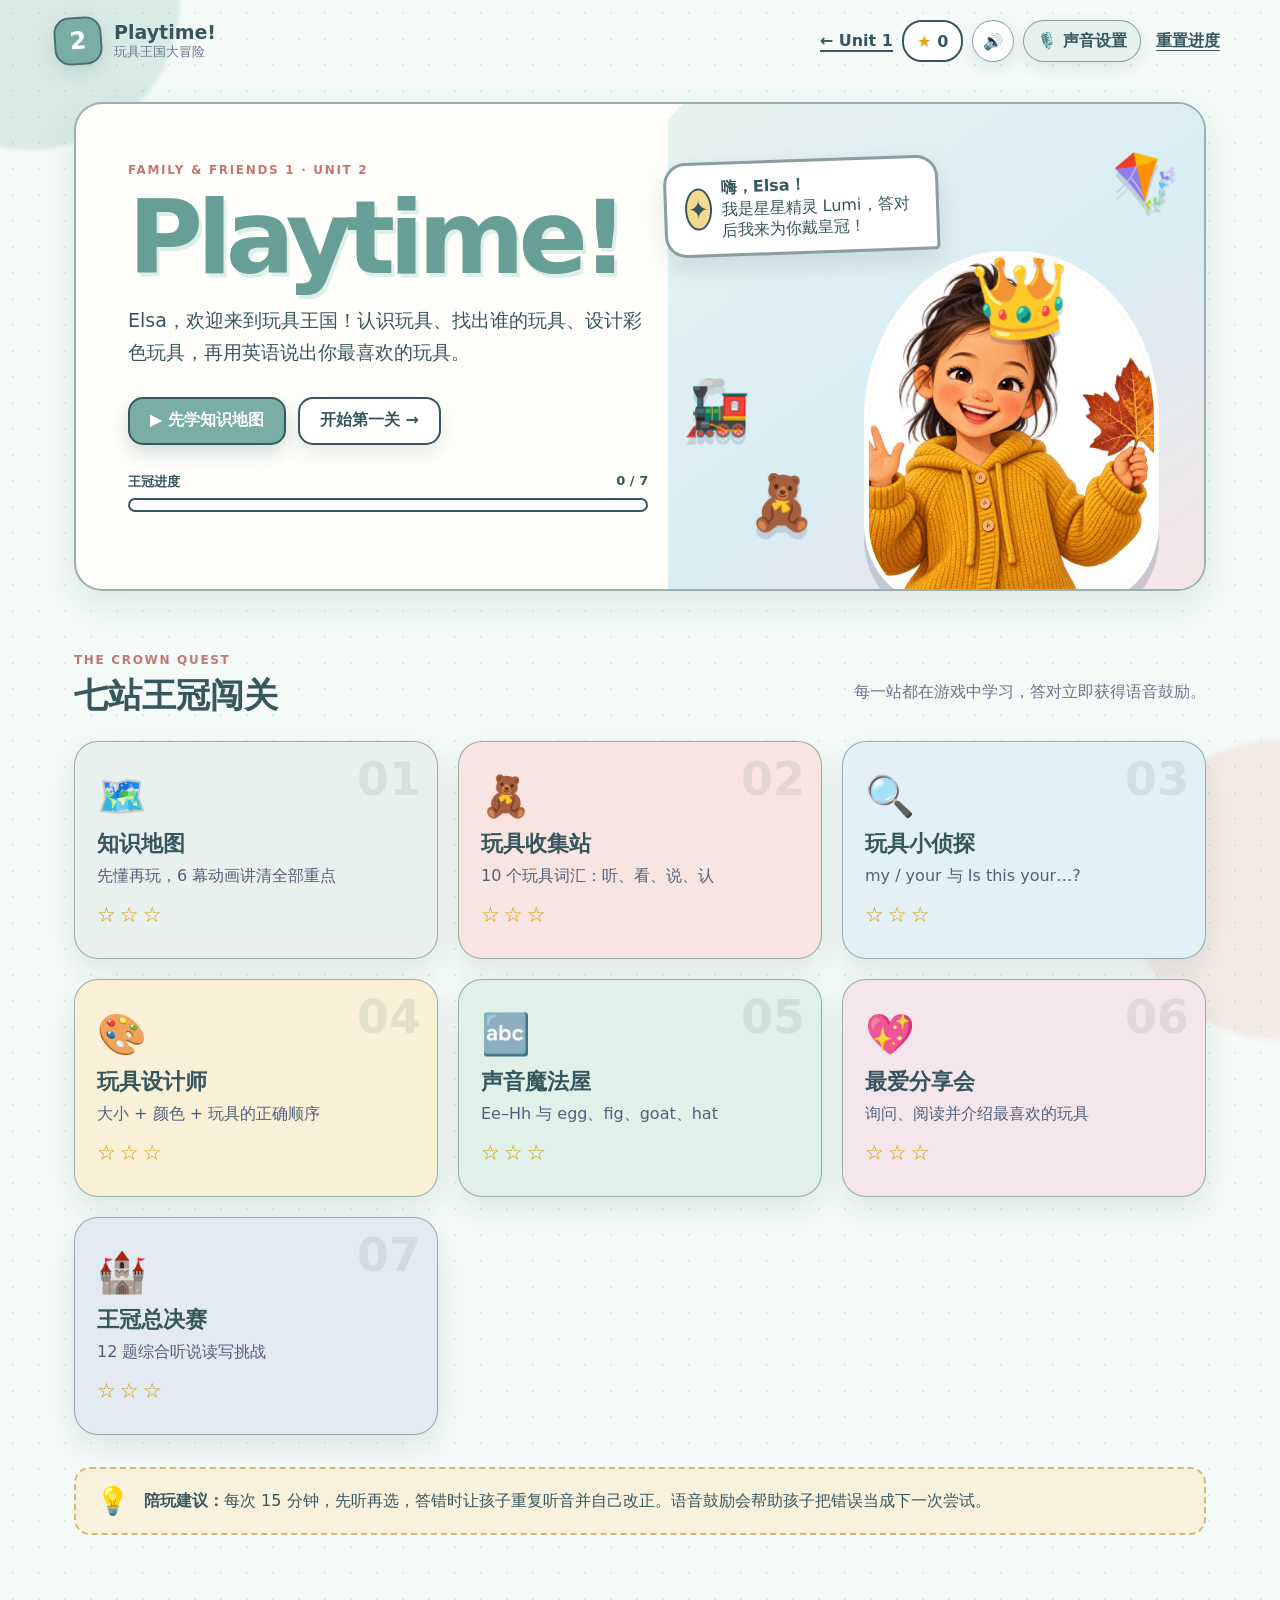
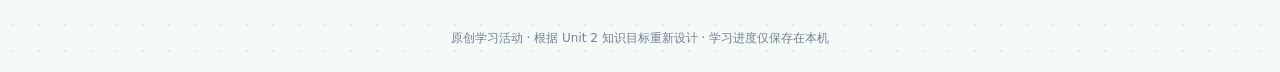
==== unit2.html @ 5e43812a "Publish Unit 2 with fresh theme and parent voice studio" ====
<!doctype html>
<html lang="zh-CN">
<head>
  <meta charset="utf-8">
  <meta name="viewport" content="width=device-width, initial-scale=1">
  <meta name="theme-color" content="#7aaea5">
  <title>Playtime! — Unit 2 玩具王国</title>
  <link rel="stylesheet" href="unit2.css">
</head>
<body>
  <div class="confetti-bg" aria-hidden="true"></div>
  <header class="topbar">
    <a class="brand" href="unit2.html"><span class="brand-die">2</span><span><b>Playtime!</b><small>玩具王国大冒险</small></span></a>
    <nav class="top-actions" aria-label="章节与声音控制">
      <a class="unit-link" href="index.html">← Unit 1</a>
      <div class="star-counter"><span>★</span><b id="totalStars">0</b></div>
      <button id="soundToggle" class="icon-btn" aria-label="打开或关闭声音">🔊</button>
      <button id="voiceStudioBtn" class="voice-btn" aria-label="设置播报速度和家长声音">🎙️ <span>声音设置</span></button>
      <button id="resetBtn" class="text-btn">重置进度</button>
    </nav>
  </header>

  <main>
    <section id="home" class="screen active">
      <div class="hero toy-panel">
        <div class="hero-copy">
          <span class="eyebrow">FAMILY & FRIENDS 1 · UNIT 2</span>
          <h1>Playtime!</h1>
          <p class="hero-lead">Elsa，欢迎来到玩具王国！认识玩具、找出谁的玩具、设计彩色玩具，再用英语说出你最喜欢的玩具。</p>
          <div class="hero-actions">
            <button class="primary-btn" data-screen="lesson">▶ 先学知识地图</button>
            <button class="secondary-btn" data-screen="toys">开始第一关 →</button>
          </div>
          <div class="progress-box">
            <div><span>王冠进度</span><b id="progressText">0 / 7</b></div>
            <div class="progress-track"><i id="progressBar"></i></div>
          </div>
        </div>
        <div class="hero-world">
          <span class="toy-float t1">🪁</span><span class="toy-float t2">🧸</span><span class="toy-float t3">🚂</span>
          <div class="portrait-wrap">
            <div class="hero-crown">👑</div>
            <img src="elsa-cartoon.jpg" alt="游戏主角卡通 Elsa">
          </div>
          <div class="helper-card"><span class="helper-mini">✦</span><p><b>嗨，Elsa！</b><br>我是星星精灵 Lumi，答对后我来为你戴皇冠！</p></div>
        </div>
      </div>

      <div class="section-heading"><div><span>THE CROWN QUEST</span><h2>七站王冠闯关</h2></div><p>每一站都在游戏中学习，答对立即获得语音鼓励。</p></div>
      <div class="path-grid">
        <button class="path-card purple" data-screen="lesson"><span class="num">01</span><span class="icon">🗺️</span><h3>知识地图</h3><p>先懂再玩，6 幕动画讲清全部重点</p><span class="stars" data-stars="lesson">☆☆☆</span></button>
        <button class="path-card coral" data-screen="toys"><span class="num">02</span><span class="icon">🧸</span><h3>玩具收集站</h3><p>10 个玩具词汇：听、看、说、认</p><span class="stars" data-stars="toys">☆☆☆</span></button>
        <button class="path-card blue" data-screen="owner"><span class="num">03</span><span class="icon">🔍</span><h3>玩具小侦探</h3><p>my / your 与 Is this your…?</p><span class="stars" data-stars="owner">☆☆☆</span></button>
        <button class="path-card yellow" data-screen="designer"><span class="num">04</span><span class="icon">🎨</span><h3>玩具设计师</h3><p>大小 + 颜色 + 玩具的正确顺序</p><span class="stars" data-stars="designer">☆☆☆</span></button>
        <button class="path-card green" data-screen="phonics"><span class="num">05</span><span class="icon">🔤</span><h3>声音魔法屋</h3><p>Ee–Hh 与 egg、fig、goat、hat</p><span class="stars" data-stars="phonics">☆☆☆</span></button>
        <button class="path-card pink" data-screen="favourite"><span class="num">06</span><span class="icon">💖</span><h3>最爱分享会</h3><p>询问、阅读并介绍最喜欢的玩具</p><span class="stars" data-stars="favourite">☆☆☆</span></button>
        <button class="path-card navy" data-screen="final"><span class="num">07</span><span class="icon">🏰</span><h3>王冠总决赛</h3><p>12 题综合听说读写挑战</p><span class="stars" data-stars="final">☆☆☆</span></button>
      </div>
      <div class="parent-note"><span>💡</span><p><b>陪玩建议：</b>每次 15 分钟，先听再选，答错时让孩子重复听音并自己改正。语音鼓励会帮助孩子把错误当成下一次尝试。</p></div>
    </section>

    <section id="lesson" class="screen game-screen">
      <div class="screen-head"><button class="back-btn" data-screen="home">← 王国地图</button><div><span>STATION 01</span><h2>知识地图</h2></div><div class="mini-stars" data-stars="lesson">☆☆☆</div></div>
      <div class="lesson-layout">
        <div class="micro-stage toy-panel">
          <div class="micro-top"><span>原创动画微课 · 约 3 分钟</span><b id="lessonCount">1 / 6</b></div>
          <div class="micro-scene" id="lessonScene"></div>
          <div class="micro-controls"><button id="lessonPlay" class="primary-btn">▶ 自动播放</button><button id="lessonPrev" class="icon-btn">←</button><div id="lessonDots" class="dots"></div><button id="lessonNext" class="icon-btn">→</button></div>
        </div>
        <aside class="knowledge-card toy-panel">
          <span class="eyebrow">UNIT 2 CHECKLIST</span>
          <h3>这一单元要掌握</h3>
          <ul>
            <li>10 个常见玩具名称</li>
            <li><b>my</b> 我的 / <b>your</b> 你的</li>
            <li><b>Is this your…?</b> 的肯定与否定回答</li>
            <li><b>a big red bike</b> 描述顺序</li>
            <li>Ee、Ff、Gg、Hh 的字母和首音</li>
            <li>谈论最喜欢的玩具与颜色</li>
          </ul>
          <button id="lessonDone" class="secondary-btn full">我准备好了！领取皇冠星 ★</button>
        </aside>
      </div>
    </section>

    <section id="toys" class="screen game-screen">
      <div class="screen-head"><button class="back-btn" data-screen="home">← 王国地图</button><div><span>STATION 02</span><h2>玩具收集站</h2></div><div class="mini-stars" data-stars="toys">☆☆☆</div></div>
      <div class="mode-tabs"><button class="active" data-toymode="learn">学习卡片</button><button data-toymode="quiz">听音收集</button></div>
      <div id="toyLearn" class="toy-learn">
        <div class="flash-card toy-panel">
          <button id="toySpeak" class="speaker">🔊</button>
          <div class="toy-emoji" id="toyEmoji">🧸</div><h3 id="toyEnglish">teddy</h3><span id="toyPhonetic">/ˈtedi/</span><p id="toyChinese">泰迪熊</p><div class="example" id="toyExample">This is my teddy.</div>
        </div>
        <div class="flash-nav"><button id="toyPrev" class="secondary-btn">← 上一个</button><b id="toyCount">1 / 10</b><button id="toyNext" class="primary-btn">下一个 →</button></div>
      </div>
      <div id="toyQuiz" class="quiz-card toy-panel hidden">
        <div class="quiz-meta"><span>听单词，收集正确玩具</span><b id="toyQuizCount">1 / 6</b></div>
        <button id="toyQuizSpeak" class="big-speaker">🔊<small>再听一次</small></button>
        <div id="toyChoices" class="picture-grid"></div>
      </div>
    </section>

    <section id="owner" class="screen game-screen">
      <div class="screen-head"><button class="back-btn" data-screen="home">← 王国地图</button><div><span>STATION 03</span><h2>玩具小侦探</h2></div><div class="mini-stars" data-stars="owner">☆☆☆</div></div>
      <div class="grammar-banner toy-panel"><div><span class="tag mine">MY</span><b>my toy</b><small>我的玩具</small></div><i>↔</i><div><span class="tag yours">YOUR</span><b>your toy</b><small>你的玩具</small></div></div>
      <div class="quiz-card toy-panel">
        <div class="quiz-meta"><span>看看玩具标签，选出正确回答</span><b id="ownerCount">1 / 7</b></div>
        <div class="owner-scene"><div class="person-chip"><img src="elsa-cartoon.jpg" alt="卡通 Elsa"><b>Elsa</b></div><div class="owner-toy"><span id="ownerEmoji">🧸</span><small id="ownerTag">ELSA</small></div><div class="person-chip friend"><div>👧🏻</div><b>Mia</b></div></div>
        <h3 id="ownerQuestion">Is this your teddy?</h3>
        <button class="listen-line" id="ownerSpeak">🔊 听问题</button>
        <div id="ownerChoices" class="answer-grid"></div>
        <div class="grammar-note"><b>Yes, it is.</b> 是的。　 <b>No, it isn’t.</b> 不是。　 <b>This is my…</b> 这是我的……</div>
      </div>
    </section>

    <section id="designer" class="screen game-screen">
      <div class="screen-head"><button class="back-btn" data-screen="home">← 王国地图</button><div><span>STATION 04</span><h2>玩具设计师</h2></div><div class="mini-stars" data-stars="designer">☆☆☆</div></div>
      <div class="order-formula toy-panel"><span class="pill size">大小<br><b>big</b></span><i>+</i><span class="pill colour">颜色<br><b>red</b></span><i>+</i><span class="pill noun">玩具<br><b>bike</b></span><i>=</i><strong>a big red bike</strong></div>
      <div class="quiz-card toy-panel">
        <div class="quiz-meta"><span>为玩具选出最准确的描述</span><b id="designerCount">1 / 7</b></div>
        <div class="design-stage" id="designStage"><span id="designEmoji">🚲</span></div>
        <h3 id="designPrompt">Which one is it?</h3>
        <div id="designerChoices" class="answer-grid"></div>
      </div>
    </section>

    <section id="phonics" class="screen game-screen">
      <div class="screen-head"><button class="back-btn" data-screen="home">← 王国地图</button><div><span>STATION 05</span><h2>声音魔法屋</h2></div><div class="mini-stars" data-stars="phonics">☆☆☆</div></div>
      <div class="phonic-strip">
        <button data-say="E. egg. /e/." class="phonic e"><b>Ee</b><span>🥚</span><small>egg · /e/</small></button>
        <button data-say="F. fig. /f/." class="phonic f"><b>Ff</b><span>🟣</span><small>fig · /f/</small></button>
        <button data-say="G. goat. /g/." class="phonic g"><b>Gg</b><span>🐐</span><small>goat · /g/</small></button>
        <button data-say="H. hat. /h/." class="phonic h"><b>Hh</b><span>🎩</span><small>hat · /h/</small></button>
      </div>
      <div class="quiz-card toy-panel">
        <div class="quiz-meta"><span>听首音，找出对应单词</span><b id="phonicCount">1 / 7</b></div>
        <div class="sound-orb"><button id="phonicSpeak">🔊</button><b id="phonicLetter">Ee</b><span id="phonicSound">/e/</span></div>
        <div id="phonicChoices" class="picture-grid"></div>
      </div>
    </section>

    <section id="favourite" class="screen game-screen">
      <div class="screen-head"><button class="back-btn" data-screen="home">← 王国地图</button><div><span>STATION 06</span><h2>最爱分享会</h2></div><div class="mini-stars" data-stars="favourite">☆☆☆</div></div>
      <div class="favourite-layout">
        <div class="reading-card toy-panel"><span class="eyebrow">READ & LISTEN</span><div class="elsa-mini"><img src="elsa-cartoon.jpg" alt="卡通 Elsa"><span>💬</span></div><blockquote>“This is my favourite toy. It’s a doll. It’s lovely!”</blockquote><button data-say="This is my favourite toy. It's a doll. It's lovely!" class="listen-line">🔊 听 Elsa 分享</button></div>
        <div class="quiz-card toy-panel">
          <div class="quiz-meta"><span>理解、询问与表达</span><b id="favouriteCount">1 / 6</b></div>
          <div id="favouritePrompt" class="favourite-prompt"></div>
          <div id="favouriteChoices" class="answer-grid"></div>
        </div>
      </div>
    </section>

    <section id="final" class="screen game-screen">
      <div class="screen-head"><button class="back-btn" data-screen="home">← 王国地图</button><div><span>STATION 07</span><h2>王冠总决赛</h2></div><div class="mini-stars" data-stars="final">☆☆☆</div></div>
      <div id="finalGame" class="final-card toy-panel">
        <div class="final-progress"><span id="finalCount">1 / 12</span><div><i id="finalBar"></i></div></div>
        <span class="eyebrow" id="finalType">玩具词汇</span><div id="finalPrompt" class="final-prompt"></div><div id="finalChoices" class="answer-grid"></div>
      </div>
      <div id="certificate" class="certificate toy-panel hidden">
        <div class="cert-photo"><div class="cert-crown">👑</div><img src="elsa-cartoon.jpg" alt="卡通 Elsa"></div>
        <span class="eyebrow">UNIT 2 COMPLETED</span><h2>玩具王国小女王</h2><p>Elsa 已经掌握 Unit 2 的玩具词汇、物品归属、玩具描述、自然拼读和最爱表达！</p><div class="big-score" id="finalScore">12 / 12</div><button class="primary-btn" data-screen="home">戴着皇冠回地图</button>
      </div>
    </section>
  </main>

  <div id="feedback" class="feedback-overlay" role="dialog" aria-live="assertive" aria-modal="true">
    <div class="feedback-card">
      <div class="reward-stage"><div class="lumi"><span>✦</span><i></i></div><div class="reward-crown">👑</div><img src="elsa-cartoon.jpg" alt="卡通 Elsa"></div>
      <h2 id="feedbackTitle">哎呀，你太棒了！</h2><p id="feedbackText">Great job!</p><button id="feedbackBtn" class="primary-btn">继续闯关 →</button>
    </div>
  </div>
  <div id="voiceStudio" class="voice-studio-overlay" role="dialog" aria-modal="true" aria-labelledby="voiceStudioTitle">
    <div class="voice-studio-card">
      <button id="voiceStudioClose" class="voice-close" aria-label="关闭声音设置">×</button>
      <span class="eyebrow">PARENT VOICE STUDIO</span>
      <h2 id="voiceStudioTitle">声音小屋</h2>
      <p class="voice-intro">系统英文已调整为儿童慢速。你也可以为常用句子录下自己的声音，录音只保存在当前浏览器里。</p>

      <div class="voice-setting-row">
        <label for="speechRate">系统英文速度 <b id="speechRateValue">0.60×</b></label>
        <input id="speechRate" type="range" min="0.45" max="0.85" step="0.05" value="0.60">
        <div class="rate-labels"><span>更慢</span><span>儿童慢速</span><span>较快</span></div>
      </div>

      <label class="voice-toggle"><input id="customVoiceEnabled" type="checkbox" checked><span>有家长录音时，优先播放家长声音</span></label>

      <div class="voice-recorder">
        <label for="voicePhraseSelect">选择要录制的英文</label>
        <select id="voicePhraseSelect"></select>
        <div class="voice-phrase-preview">
          <small>本次录音内容</small>
          <p id="voicePhraseText">Car.</p>
        </div>
        <div class="voice-actions">
          <button id="voicePreview" class="secondary-btn">🔊 试听</button>
          <button id="voiceRecord" class="primary-btn">● 开始录音</button>
          <button id="voiceStop" class="secondary-btn" disabled>■ 停止并保存</button>
        </div>
        <label class="voice-upload">或上传这一句的音频
          <input id="voiceUpload" type="file" accept="audio/*">
        </label>
        <div class="voice-status-line"><span id="voiceStatus">尚未录制这句话</span><button id="voiceDelete" class="text-btn" disabled>删除录音</button></div>
      </div>

      <div class="privacy-note">🔒 不会把录音上传到服务器；每句话可单独录制或上传。未录制的内容会自动使用儿童慢速系统音。</div>
    </div>
  </div>
  <div id="toast" class="toast" role="status"></div>
  <footer>原创学习活动 · 根据 Unit 2 知识目标重新设计 · 学习进度仅保存在本机</footer>
  <script src="unit2.js"></script>
</body>
</html>
---- unit2.css ----
:root{--ink:#36575d;--cream:#f3faf7;--paper:#fffefb;--purple:#7aaea5;--lav:#dfeeea;--coral:#efa9a1;--yellow:#f2da91;--blue:#a9d8e7;--green:#9fd6c1;--pink:#efc9d5;--navy:#7189aa;--shadow:0 14px 34px rgba(64,103,101,.12)}

*{box-sizing:border-box}
html{scroll-behavior:smooth}
body{margin:0;min-height:100vh;font-family:"Avenir Next","PingFang SC",system-ui,sans-serif;color:var(--ink);background:var(--cream);background-image:radial-gradient(rgba(122,174,165,.2) 1.1px,transparent 1.1px);background-size:26px 26px;overflow-x:hidden}
button,a{font:inherit}
button{cursor:pointer;color:inherit}
.confetti-bg:before,.confetti-bg:after{content:"";position:fixed;z-index:-1;width:300px;height:300px;border-radius:50%;filter:blur(2px);opacity:.2}
.confetti-bg:before{background:var(--purple);top:-150px;left:-120px}
.confetti-bg:after{background:var(--coral);right:-150px;bottom:-140px}

.topbar{height:82px;max-width:1220px;margin:auto;padding:12px 24px;display:flex;align-items:center;justify-content:space-between}
.brand{display:flex;gap:12px;align-items:center;color:inherit;text-decoration:none}
.brand-die{width:48px;height:48px;border:2px solid rgba(54,87,93,.7);border-radius:16px;background:var(--purple);color:white;display:grid;place-items:center;font-size:24px;font-weight:900;box-shadow:0 7px 18px rgba(74,119,112,.2);transform:rotate(-4deg)}
.brand b{display:block;font-size:19px}
.brand small{display:block;color:#6f7890}
.top-actions{display:flex;align-items:center;gap:9px}
.unit-link{color:var(--ink);font-weight:900;text-decoration:none;border-bottom:2px solid}
.star-counter{height:42px;padding:0 13px;border:2px solid var(--ink);border-radius:20px;background:white;display:flex;align-items:center;gap:6px}
.star-counter span{color:#e6a400}
.icon-btn{width:42px;height:42px;border:1.5px solid rgba(54,87,93,.55);border-radius:50%;background:rgba(255,255,255,.9);box-shadow:0 6px 16px rgba(64,103,101,.12)}
.voice-btn{height:42px;padding:0 13px;border:1.5px solid rgba(54,87,93,.55);border-radius:21px;background:#e4f2ed;font-weight:900;color:var(--ink);box-shadow:0 6px 16px rgba(64,103,101,.12)}
.text-btn,.back-btn{border:0;background:transparent;font-weight:800;text-decoration:underline;text-underline-offset:4px}

main{max-width:1180px;margin:auto;padding:20px 24px 70px}
.screen{display:none;animation:in .35s ease}
.screen.active{display:block}
@keyframes in{from{opacity:0;transform:translateY(10px)}
to{opacity:1;transform:none}
}
.toy-panel{background:rgba(255,254,251,.96);border:2px solid rgba(71,111,112,.55);border-radius:28px;box-shadow:var(--shadow)}

.hero{min-height:485px;display:grid;grid-template-columns:1.05fr .95fr;overflow:hidden}
.hero-copy{padding:55px 20px 44px 52px}
.eyebrow,.screen-head>div>span,.section-heading span{font-size:12px;font-weight:900;letter-spacing:.14em;color:#c47772}
.hero h1{font-family:"Arial Rounded MT Bold",system-ui,sans-serif;font-size:clamp(64px,8vw,104px);line-height:.9;letter-spacing:-.06em;color:#679e95;margin:14px 0 20px;text-shadow:3px 4px 0 #dcefe9}
.hero-lead{font-size:19px;line-height:1.7;max-width:610px}
.hero-actions{display:flex;gap:12px;flex-wrap:wrap;margin:28px 0}
.primary-btn,.secondary-btn{min-height:48px;padding:11px 20px;border:2px solid var(--ink);border-radius:15px;font-weight:900;transition:.16s}
.primary-btn{background:var(--purple);color:white;box-shadow:0 8px 18px rgba(72,119,111,.24)}
.secondary-btn{background:white;box-shadow:0 8px 18px rgba(72,119,111,.14)}
.primary-btn:hover,.secondary-btn:hover{transform:translateY(-2px);box-shadow:0 11px 22px rgba(72,119,111,.2)}
.full{width:100%}
.progress-box{max-width:530px}
.progress-box>div:first-child{display:flex;justify-content:space-between;font-size:13px;font-weight:900;margin-bottom:7px}
.progress-track{height:14px;border:2px solid var(--ink);background:white;border-radius:20px;overflow:hidden}
.progress-track i{display:block;width:0;height:100%;background:linear-gradient(90deg,var(--purple),var(--pink));transition:.5s}

.hero-world{position:relative;min-height:485px;background:linear-gradient(145deg,#e7f3ef,#d9edf4 55%,#f4e5e6);clip-path:ellipse(84% 79% at 66% 52%)}
.portrait-wrap{position:absolute;width:295px;height:350px;right:45px;bottom:-12px;border:5px solid white;border-radius:48% 48% 22% 22%;overflow:hidden;box-shadow:0 14px 0 rgba(33,48,87,.18);background:#f6d478}
.portrait-wrap img{width:100%;height:100%;object-fit:cover;object-position:50% 64%}
.hero-crown{position:absolute;z-index:2;font-size:80px;top:-6px;left:103px;transform:rotate(-5deg);filter:drop-shadow(0 5px 0 rgba(33,48,87,.2))}
.helper-card{position:absolute;z-index:3;left:-4px;top:55px;display:flex;align-items:center;gap:10px;background:white;border:3px solid var(--ink);border-radius:22px 22px 5px 22px;padding:12px 18px;box-shadow:5px 6px 0 var(--ink);transform:rotate(-2deg);max-width:275px}
.helper-card p{margin:0;line-height:1.35}
.helper-mini{width:42px;height:42px;display:grid;place-items:center;background:var(--yellow);border:2px solid var(--ink);border-radius:50%;font-size:25px;animation:float 2s ease-in-out infinite}
.toy-float{position:absolute;z-index:2;font-size:54px;filter:drop-shadow(0 7px 0 rgba(33,48,87,.15));animation:float 3s ease-in-out infinite}
.t1{right:25px;top:45px}
.t2{left:80px;bottom:55px;animation-delay:.5s}
.t3{left:15px;bottom:150px;animation-delay:1s}
@keyframes float{50%{transform:translateY(-8px) rotate(4deg)}
}

.section-heading{display:flex;align-items:end;justify-content:space-between;margin:58px 0 22px}
.section-heading h2{font-size:34px;margin:5px 0 0}
.section-heading p{color:#68748a}
.path-grid{display:grid;grid-template-columns:repeat(3,1fr);gap:20px}
.path-card{position:relative;min-height:218px;border:1.5px solid rgba(71,111,112,.5);border-radius:24px;padding:22px;text-align:left;box-shadow:0 12px 28px rgba(64,103,101,.12);overflow:hidden;transition:.18s}
.path-card:hover{transform:translateY(-5px) rotate(-.3deg);box-shadow:0 17px 34px rgba(64,103,101,.17)}
.path-card.purple{background:#e8f1ed}
.path-card.coral{background:#f8e5e1}
.path-card.blue{background:#e1f1f5}
.path-card.yellow{background:#f8f0d7}
.path-card.green{background:#dff1e9}
.path-card.pink{background:#f5e6eb}
.path-card.navy{background:#e4eaf2}
.path-card .num{position:absolute;right:16px;top:10px;font-size:46px;font-weight:900;opacity:.1}
.path-card .icon{font-size:40px}
.path-card h3{font-size:22px;margin:9px 0 5px}
.path-card p{margin:0;color:#52617b;line-height:1.45}
.stars,.mini-stars{color:#d49b00;letter-spacing:4px;font-size:21px}
.stars{display:block;margin-top:16px}
.parent-note{display:flex;gap:14px;align-items:center;margin-top:32px;padding:16px 20px;background:#fff0c5;border:2px dashed #ad8c55;border-radius:16px}
.parent-note span{font-size:27px}
.parent-note p{margin:0;line-height:1.55}
footer{text-align:center;color:#758096;font-size:12px;padding:25px}

.screen-head{display:grid;grid-template-columns:1fr auto 1fr;align-items:center;margin:7px 0 26px}
.screen-head>div:nth-child(2){text-align:center}
.screen-head h2{font-size:34px;margin:2px 0}
.mini-stars{justify-self:end}
.lesson-layout,.favourite-layout{display:grid;grid-template-columns:1.45fr .75fr;gap:23px}
.micro-stage{padding:18px}
.micro-top,.quiz-meta{display:flex;justify-content:space-between;align-items:center;font-size:13px;font-weight:900;color:#67728a;margin-bottom:10px}
.micro-scene{min-height:430px;border:3px solid var(--ink);border-radius:21px;background:linear-gradient(150deg,#e9e5ff,#d7f2ff);display:grid;place-items:center;padding:30px}
.scene{max-width:650px;text-align:center;animation:pop .4s ease}
.scene .scene-icon{display:block;font-size:88px;filter:drop-shadow(0 8px 0 rgba(33,48,87,.12))}
.scene h2{font-size:45px;margin:13px 0 8px}
.scene p{font-size:20px;line-height:1.5;margin:0}
.scene .scene-line{margin-top:18px;background:white;border:3px solid var(--ink);border-radius:17px;padding:12px 18px;box-shadow:4px 5px 0 var(--ink);font-size:23px;font-weight:900}
@keyframes pop{from{opacity:0;transform:scale(.9)}
to{opacity:1;transform:none}
}
.micro-controls{display:flex;align-items:center;gap:11px;margin-top:16px}
.dots{flex:1;display:flex;justify-content:center;gap:8px}
.dots i{width:10px;height:10px;border:1px solid var(--ink);border-radius:50%;background:#ddd8cf}
.dots i.active{background:var(--purple);transform:scale(1.3)}
.knowledge-card{padding:27px}
.knowledge-card h3{font-size:27px}
.knowledge-card ul{padding-left:20px}
.knowledge-card li{line-height:1.55;margin:12px 0}
.knowledge-card li::marker{color:var(--purple)}

.mode-tabs{display:flex;justify-content:center;margin-bottom:20px}
.mode-tabs button{padding:10px 23px;border:2px solid var(--ink);background:white;font-weight:900}
.mode-tabs button:first-child{border-radius:14px 0 0 14px}
.mode-tabs button:last-child{border-radius:0 14px 14px 0;margin-left:-2px}
.mode-tabs button.active{background:var(--yellow)}
.toy-learn{max-width:560px;margin:auto}
.flash-card{min-height:430px;position:relative;display:flex;flex-direction:column;align-items:center;justify-content:center;padding:28px}
.speaker{position:absolute;right:22px;top:22px;width:50px;height:50px;border:2px solid var(--ink);border-radius:50%;background:var(--yellow);font-size:22px}
.toy-emoji{font-size:110px;filter:drop-shadow(0 8px 0 #e2e5ec)}
.flash-card h3{font-size:52px;margin:4px 0 0}
.flash-card>span{color:#6b758b}
.flash-card p{font-size:22px;margin:8px}
.example{margin-top:17px;padding:10px 18px;background:#ece8ff;border-radius:13px;font-weight:900}
.flash-nav{display:flex;justify-content:space-between;align-items:center;margin-top:18px}
.quiz-card{max-width:790px;margin:auto;padding:28px;min-height:480px;text-align:center}
.big-speaker{width:125px;height:125px;margin:42px auto 32px;border:3px solid var(--ink);border-radius:50%;background:var(--yellow);box-shadow:7px 8px 0 var(--ink);font-size:43px}
.big-speaker small{display:block;font-size:12px}
.picture-grid,.answer-grid{display:grid;grid-template-columns:repeat(3,1fr);gap:13px}
.picture-grid button,.answer-grid button{min-height:66px;padding:12px;border:2px solid var(--ink);border-radius:15px;background:white;box-shadow:3px 4px 0 var(--ink);font-weight:900;transition:.15s}
.picture-grid button{font-size:44px}
.picture-grid button small{display:block;font-size:13px;margin-top:6px}
.picture-grid button:hover,.answer-grid button:hover{transform:translateY(-2px)}
.hidden{display:none!important}

.grammar-banner{max-width:720px;margin:0 auto 22px;padding:20px;display:flex;align-items:center;justify-content:center;gap:25px}
.grammar-banner>div{display:grid;grid-template-columns:auto auto;align-items:center;gap:2px 12px}
.grammar-banner small{grid-column:2}
.tag{grid-row:1/3;border:2px solid var(--ink);border-radius:12px;padding:10px;font-weight:900}
.tag.mine{background:var(--pink)}
.tag.yours{background:var(--blue)}
.grammar-banner i{font-style:normal;font-size:28px}
.owner-scene{height:190px;display:flex;align-items:center;justify-content:center;gap:38px;background:#edf8ff;border:2px dashed #97afc5;border-radius:20px;margin:20px 0}
.person-chip{display:flex;flex-direction:column;align-items:center;gap:4px}
.person-chip img,.person-chip>div{width:75px;height:75px;border:3px solid var(--ink);border-radius:50%;object-fit:cover;object-position:50% 55%;background:white}
.person-chip>div{display:grid;place-items:center;font-size:44px}
.owner-toy{position:relative;font-size:90px}
.owner-toy small{position:absolute;right:-20px;top:-10px;background:var(--yellow);border:2px solid var(--ink);border-radius:10px;padding:4px 7px;font-weight:900;font-size:11px}
.quiz-card h3{font-size:29px}
.listen-line{border:0;background:transparent;text-decoration:underline;text-underline-offset:4px;font-weight:900;margin-bottom:20px}
.answer-grid{grid-template-columns:repeat(2,1fr)}
.grammar-note{margin-top:22px;padding:12px;background:#fff2c2;border-radius:12px}
.order-formula{max-width:930px;margin:0 auto 22px;padding:18px;display:flex;align-items:center;justify-content:center;gap:13px}
.pill{min-width:110px;padding:8px 13px;border:2px solid var(--ink);border-radius:14px;text-align:center}
.pill.size{background:#dcd5ff}
.pill.colour{background:#ffd0cd}
.pill.noun{background:#ccefe3}
.order-formula i{font-size:25px;font-style:normal}
.order-formula strong{font-size:25px}
.design-stage{height:200px;display:grid;place-items:center;border-radius:20px;border:3px solid var(--ink);background:#dcefff;margin:18px 0}
.design-stage span{font-size:110px;transition:.3s}
.design-stage.big span{transform:scale(1.2)}
.design-stage.small span{transform:scale(.75)}

.phonic-strip{display:grid;grid-template-columns:repeat(4,1fr);gap:16px;margin-bottom:22px}
.phonic{border:3px solid var(--ink);border-radius:22px;padding:15px;box-shadow:5px 6px 0 var(--ink)}
.phonic.e{background:#ffd4cf}
.phonic.f{background:#d8effb}
.phonic.g{background:#ffe8a0}
.phonic.h{background:#cff0e5}
.phonic b{display:block;font-size:38px}
.phonic span{font-size:52px}
.phonic small{display:block;font-weight:900}
.sound-orb{display:flex;align-items:center;justify-content:center;gap:17px;margin:27px}
.sound-orb button{width:55px;height:55px;border:2px solid var(--ink);border-radius:50%;background:var(--yellow);font-size:23px}
.sound-orb b{font-size:72px}
.sound-orb span{font-size:29px;color:#68768b}
.reading-card{padding:28px;text-align:center}
.elsa-mini{position:relative;width:180px;height:180px;margin:20px auto}
.elsa-mini img{width:100%;height:100%;object-fit:cover;object-position:50% 55%;border:4px solid var(--ink);border-radius:50%}
.elsa-mini span{position:absolute;right:-8px;top:0;font-size:42px}
.reading-card blockquote{font-size:24px;font-weight:900;line-height:1.5;margin:18px}
.favourite-layout>.quiz-card{margin:0;display:flex;flex-direction:column;justify-content:center}
.favourite-prompt{min-height:140px;display:grid;place-items:center;font-size:29px;font-weight:900;line-height:1.4}
.favourite-prompt span{font-size:85px}
.final-card{max-width:790px;margin:auto;min-height:510px;padding:32px;text-align:center}
.final-progress{display:flex;align-items:center;gap:15px;font-weight:900}
.final-progress>div{height:12px;flex:1;border:2px solid var(--ink);border-radius:20px;overflow:hidden}
.final-progress i{display:block;height:100%;width:8%;background:linear-gradient(90deg,var(--purple),var(--pink));transition:.4s}
.final-card>.eyebrow{display:block;margin:34px 0 10px}
.final-prompt{min-height:185px;display:grid;place-items:center;font-size:90px}
.final-prompt p{font-size:28px;font-weight:900}
.certificate{max-width:680px;margin:auto;text-align:center;padding:40px}
.cert-photo{position:relative;width:190px;height:190px;margin:28px auto 12px}
.cert-photo img{width:100%;height:100%;object-fit:cover;object-position:50% 55%;border:5px solid var(--ink);border-radius:50%}
.cert-crown{position:absolute;z-index:2;top:-50px;left:52px;font-size:85px;animation:crownDrop 1s cubic-bezier(.2,1.4,.5,1) both}
.certificate h2{font-size:39px;margin:8px}
.certificate p{font-size:18px;line-height:1.6}
.big-score{font-size:50px;font-weight:900;color:var(--purple);margin:20px}

.feedback-overlay{position:fixed;inset:0;z-index:50;display:grid;place-items:center;background:rgba(28,35,69,.62);backdrop-filter:blur(6px);opacity:0;pointer-events:none;transition:.25s;padding:20px}
.feedback-overlay.show{opacity:1;pointer-events:auto}
.feedback-card{width:min(440px,94vw);background:white;border:4px solid var(--ink);border-radius:28px;padding:28px;text-align:center;box-shadow:10px 12px 0 var(--ink);transform:scale(.8);transition:.28s}
.feedback-overlay.show .feedback-card{transform:scale(1)}
.reward-stage{position:relative;width:190px;height:190px;margin:auto}
.reward-stage img{width:100%;height:100%;object-fit:cover;object-position:50% 55%;border:4px solid var(--ink);border-radius:50%}
.reward-crown{position:absolute;z-index:3;top:-53px;left:52px;font-size:82px;opacity:0}
.feedback-overlay.correct .reward-crown{animation:crownDrop .8s .25s cubic-bezier(.2,1.5,.5,1) forwards}
.feedback-overlay.wrong .reward-crown{display:none}
@keyframes crownDrop{from{opacity:0;transform:translateY(-100px) rotate(-18deg)}
to{opacity:1;transform:translateY(0) rotate(-3deg)}
}
.lumi{position:absolute;z-index:4;right:-40px;top:-20px;width:75px;height:75px;border:3px solid var(--ink);border-radius:50%;background:var(--yellow);display:grid;place-items:center;box-shadow:4px 5px 0 var(--ink);animation:lumiFly 1s ease-in-out infinite alternate}
.lumi span{font-size:40px}
.lumi i{position:absolute;width:18px;height:30px;background:#d7f4ff;border:2px solid var(--ink);border-radius:50%;left:-12px;top:20px;transform:rotate(-25deg)}
@keyframes lumiFly{to{transform:translateY(-10px) rotate(5deg)}
}
.feedback-card h2{font-size:30px;margin:17px 0 4px}
.feedback-card p{font-size:18px;margin:0 0 20px;color:#65708a}
.feedback-overlay.wrong .lumi{background:#bfe9ff}
.toast{position:fixed;left:50%;bottom:24px;z-index:60;transform:translate(-50%,100px);opacity:0;background:var(--ink);color:white;border-radius:14px;padding:12px 18px;font-weight:900;transition:.3s}
.toast.show{transform:translate(-50%,0);opacity:1}

/* 小清新视觉：柔和边框、轻阴影与低饱和背景 */
.helper-card,.scene .scene-line,.big-speaker,.picture-grid button,.answer-grid button,.phonic,.feedback-card,.lumi{border-color:rgba(54,87,93,.58);box-shadow:0 10px 24px rgba(64,103,101,.15)}
.micro-scene{border:2px solid rgba(71,111,112,.45);background:linear-gradient(150deg,#eef7f3,#e4f2f5)}
.owner-scene{background:#edf7f5;border-color:#a9cbc4}
.grammar-note,.parent-note{background:#f8f1dc;border-color:#cfb978}
.example{background:#e9f3ef}
.pill.size{background:#e6eeee}.pill.colour{background:#f6e3df}.pill.noun{background:#deeee7}
.phonic.e{background:#f5e1df}.phonic.f{background:#e2f0f4}.phonic.g{background:#f6eed2}.phonic.h{background:#deefe8}
.feedback-overlay{background:rgba(48,72,75,.46)}
.feedback-card{border-width:2px}
.primary-btn,.secondary-btn,.picture-grid button,.answer-grid button,.phonic,.voice-btn,.icon-btn{outline-offset:3px}
.primary-btn:focus-visible,.secondary-btn:focus-visible,.picture-grid button:focus-visible,.answer-grid button:focus-visible,.phonic:focus-visible,.voice-btn:focus-visible,.icon-btn:focus-visible{outline:3px solid rgba(122,174,165,.5)}

/* 家长声音工作台 */
.voice-studio-overlay{position:fixed;inset:0;z-index:70;display:grid;place-items:center;padding:20px;background:rgba(48,72,75,.42);backdrop-filter:blur(8px);opacity:0;pointer-events:none;transition:.22s}
.voice-studio-overlay.show{opacity:1;pointer-events:auto}
.voice-studio-card{position:relative;width:min(650px,96vw);max-height:90vh;overflow:auto;background:#fffefb;border:2px solid rgba(71,111,112,.58);border-radius:28px;padding:30px;box-shadow:0 24px 70px rgba(42,74,72,.24);transform:translateY(12px) scale(.98);transition:.22s}
.voice-studio-overlay.show .voice-studio-card{transform:none}
.voice-studio-card h2{font-size:32px;margin:5px 0 8px}
.voice-intro{margin:0 45px 22px 0;line-height:1.65;color:#5c7478}
.voice-close{position:absolute;right:20px;top:18px;width:38px;height:38px;border:1px solid rgba(54,87,93,.35);border-radius:50%;background:#edf6f2;font-size:25px;color:var(--ink)}
.voice-setting-row,.voice-recorder{padding:18px;background:#f3f9f6;border:1px solid #d6e9e2;border-radius:18px;margin:15px 0}
.voice-setting-row>label,.voice-recorder>label{display:block;font-weight:900;margin-bottom:10px}
.voice-setting-row input[type="range"]{width:100%;accent-color:var(--purple)}
.rate-labels{display:flex;justify-content:space-between;color:#7b9294;font-size:12px;margin-top:3px}
.voice-toggle{display:flex;align-items:center;gap:10px;padding:13px 16px;border-radius:14px;background:#e7f3ee;font-weight:800}
.voice-toggle input{width:19px;height:19px;accent-color:var(--purple)}
.voice-recorder select{width:100%;min-height:46px;padding:9px 12px;border:1.5px solid #aac9c2;border-radius:12px;background:white;color:var(--ink);font:inherit}
.voice-phrase-preview{margin:12px 0;padding:13px 15px;background:white;border:1px dashed #a8c6c0;border-radius:13px}
.voice-phrase-preview small{color:#789093}.voice-phrase-preview p{font-size:20px;font-weight:900;line-height:1.45;margin:5px 0}
.voice-actions{display:flex;gap:9px;flex-wrap:wrap;margin-bottom:13px}
.voice-actions button{flex:1;min-width:145px}
.voice-actions button:disabled{opacity:.5;cursor:not-allowed;transform:none}
.voice-upload{display:flex!important;align-items:center;justify-content:space-between;gap:12px;padding:12px 14px;background:white;border:1px solid #d0e2dc;border-radius:12px;font-size:14px}
.voice-upload input{max-width:240px}
.voice-status-line{display:flex;align-items:center;justify-content:space-between;gap:15px;margin-top:12px;color:#64807f;font-size:13px}
.privacy-note{padding:12px 14px;border-radius:13px;background:#f8f2df;color:#6b746d;font-size:13px;line-height:1.55}
.recording-pulse{animation:recordPulse 1s ease-in-out infinite;background:#e9a19b!important}
@keyframes recordPulse{50%{transform:scale(.97);box-shadow:0 0 0 8px rgba(233,161,155,.16)}}

@media(max-width:880px){.hero{grid-template-columns:1fr}
.hero-copy{padding:38px 28px}
.hero-world{min-height:360px;clip-path:ellipse(80% 78% at 55% 65%)}
.portrait-wrap{height:320px;right:15%}
.helper-card{left:8%;top:28px}
.path-grid{grid-template-columns:repeat(2,1fr)}
.lesson-layout,.favourite-layout{grid-template-columns:1fr}
.knowledge-card{order:-1}
.phonic-strip{grid-template-columns:repeat(2,1fr)}
.section-heading{align-items:start}
}

@media(max-width:590px){.topbar{height:72px;padding:10px 14px}
.brand small,.text-btn{display:none}
.voice-btn{width:42px;padding:0}.voice-btn span{display:none}
.brand b{font-size:15px}
.unit-link{font-size:12px}
.star-counter{padding:0 8px}
.top-actions{gap:6px}
main{padding:10px 14px 55px}
.hero h1{font-size:63px}
.hero-copy{padding:30px 21px}
.hero-lead{font-size:16px}
.portrait-wrap{width:230px;height:280px;right:8%}
.hero-crown{left:76px}
.helper-card{left:2%;max-width:225px}
.toy-float{font-size:42px}
.path-grid{grid-template-columns:1fr}
.section-heading{display:block}
.screen-head{grid-template-columns:1fr auto}
.screen-head>div:nth-child(2){grid-column:1/-1;grid-row:1}
.screen-head .back-btn,.mini-stars{grid-row:2;margin-top:10px}
.screen-head h2{font-size:28px}
.micro-scene{min-height:340px;padding:17px}
.scene h2{font-size:34px}
.scene p{font-size:17px}
.scene .scene-line{font-size:18px}
.picture-grid,.answer-grid{grid-template-columns:1fr 1fr}
.grammar-banner,.order-formula{flex-wrap:wrap;gap:8px}
.order-formula strong{width:100%;text-align:center}
.owner-scene{gap:17px}
.person-chip img,.person-chip>div{width:62px;height:62px}
.owner-toy{font-size:70px}
.phonic-strip{grid-template-columns:repeat(2,1fr)}
.final-prompt{font-size:70px}
.quiz-card{padding:20px}
.reward-stage{width:165px;height:165px}
.reward-crown{left:40px}
.section-heading p{line-height:1.5}
.voice-studio-card{padding:24px 18px}.voice-actions{display:grid}.voice-actions button{width:100%}.voice-upload{display:block!important}.voice-upload input{display:block;max-width:100%;margin-top:9px}
}

@media(prefers-reduced-motion:reduce){*,*:before,*:after{animation:none!important;transition:none!important}
}
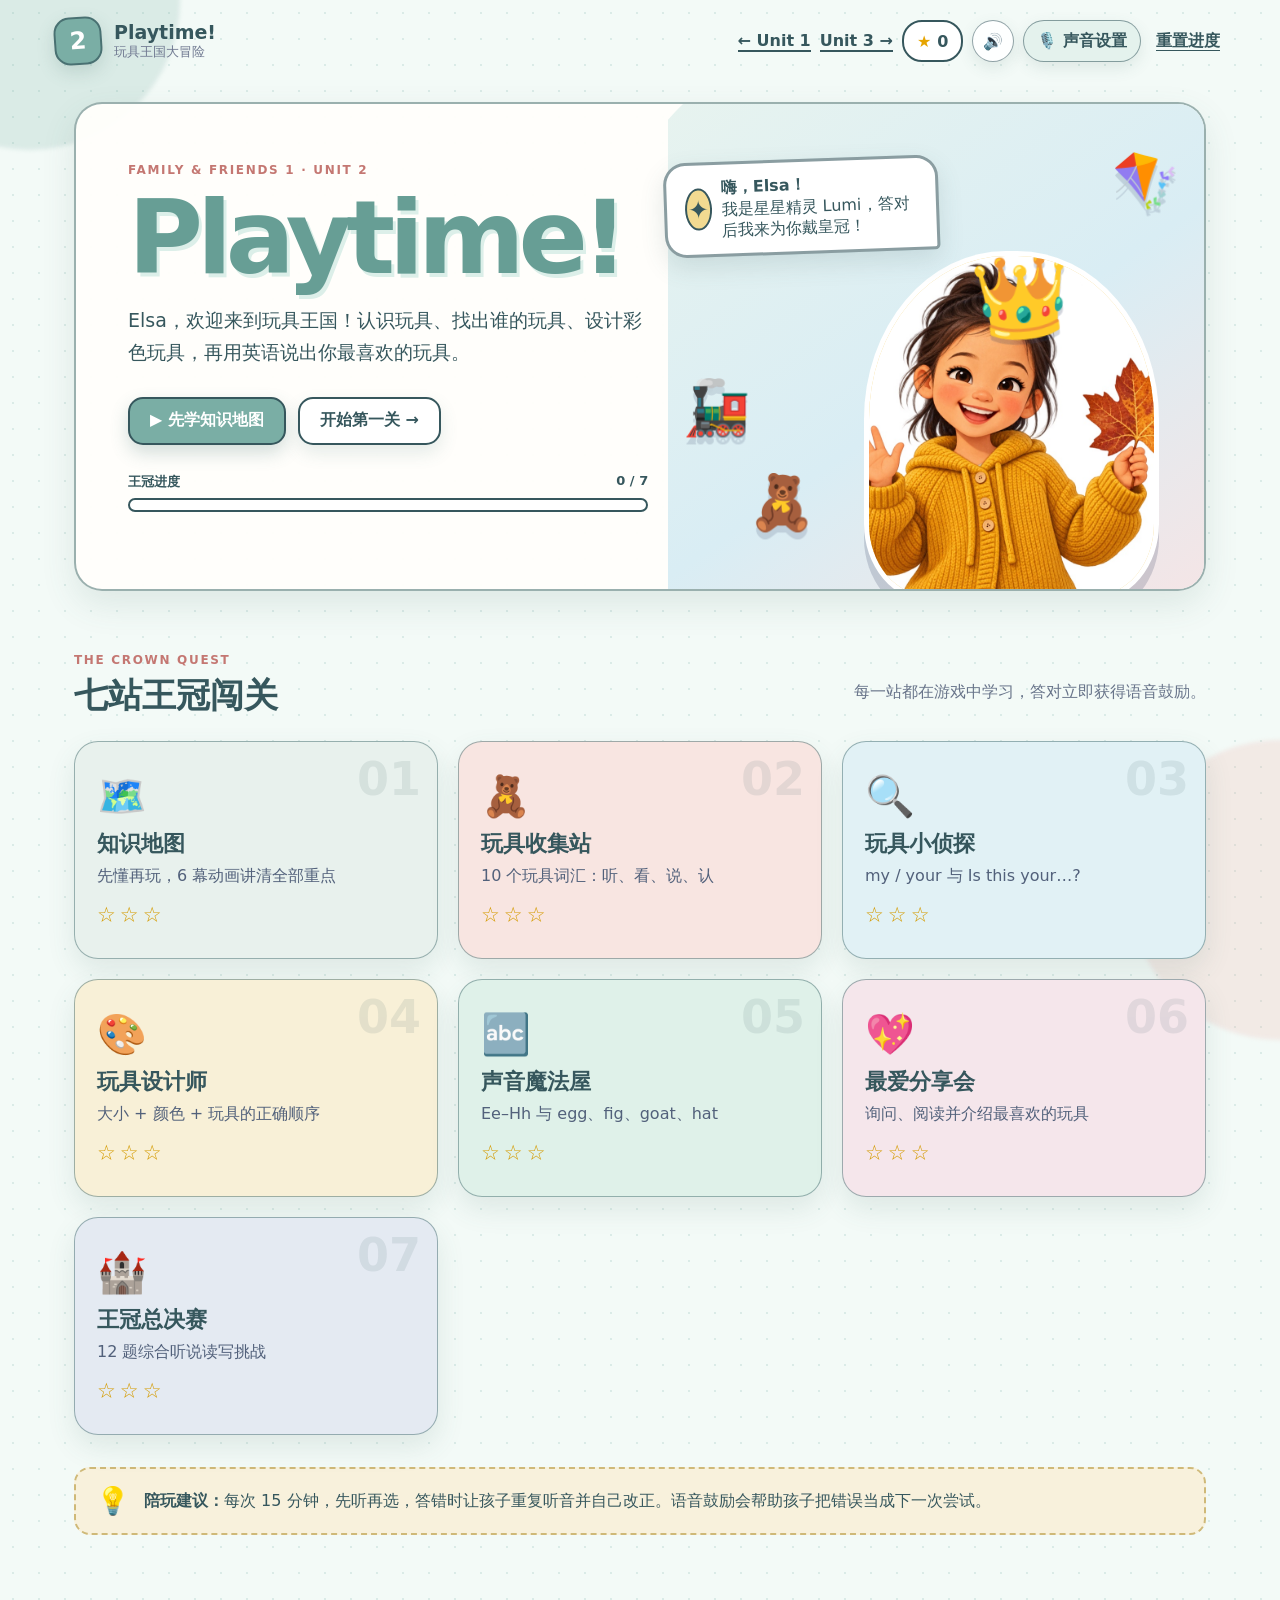
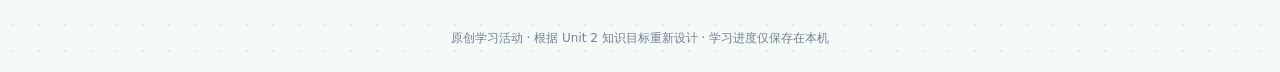
==== commit 2d9bf366: "Link Unit 2 to Unit 3" ====
--- a/unit2.html
+++ b/unit2.html
@@ -13,6 +13,7 @@
     <a class="brand" href="unit2.html"><span class="brand-die">2</span><span><b>Playtime!</b><small>玩具王国大冒险</small></span></a>
     <nav class="top-actions" aria-label="章节与声音控制">
       <a class="unit-link" href="index.html">← Unit 1</a>
+      <a class="unit-link" href="unit3.html">Unit 3 →</a>
       <div class="star-counter"><span>★</span><b id="totalStars">0</b></div>
       <button id="soundToggle" class="icon-btn" aria-label="打开或关闭声音">🔊</button>
       <button id="voiceStudioBtn" class="voice-btn" aria-label="设置播报速度和家长声音">🎙️ <span>声音设置</span></button>
@@ -175,7 +176,7 @@
       <button id="voiceStudioClose" class="voice-close" aria-label="关闭声音设置">×</button>
       <span class="eyebrow">PARENT VOICE STUDIO</span>
       <h2 id="voiceStudioTitle">声音小屋</h2>
-      <p class="voice-intro">系统英文已调整为儿童慢速。你也可以为常用句子录下自己的声音，录音只保存在当前浏览器里。</p>
+      <p class="voice-intro">系统英文已调整为温柔女声与儿童慢速。你也可以为常用句子录下自己的声音，录音只保存在当前浏览器里。</p>
 
       <div class="voice-setting-row">
         <label for="speechRate">系统英文速度 <b id="speechRateValue">0.60×</b></label>
@@ -203,7 +204,7 @@
         <div class="voice-status-line"><span id="voiceStatus">尚未录制这句话</span><button id="voiceDelete" class="text-btn" disabled>删除录音</button></div>
       </div>
 
-      <div class="privacy-note">🔒 不会把录音上传到服务器；每句话可单独录制或上传。未录制的内容会自动使用儿童慢速系统音。</div>
+      <div class="privacy-note">🔒 不会把录音上传到服务器；每句话可单独录制或上传。未录制的内容会自动使用温柔女声与儿童慢速。</div>
     </div>
   </div>
   <div id="toast" class="toast" role="status"></div>
